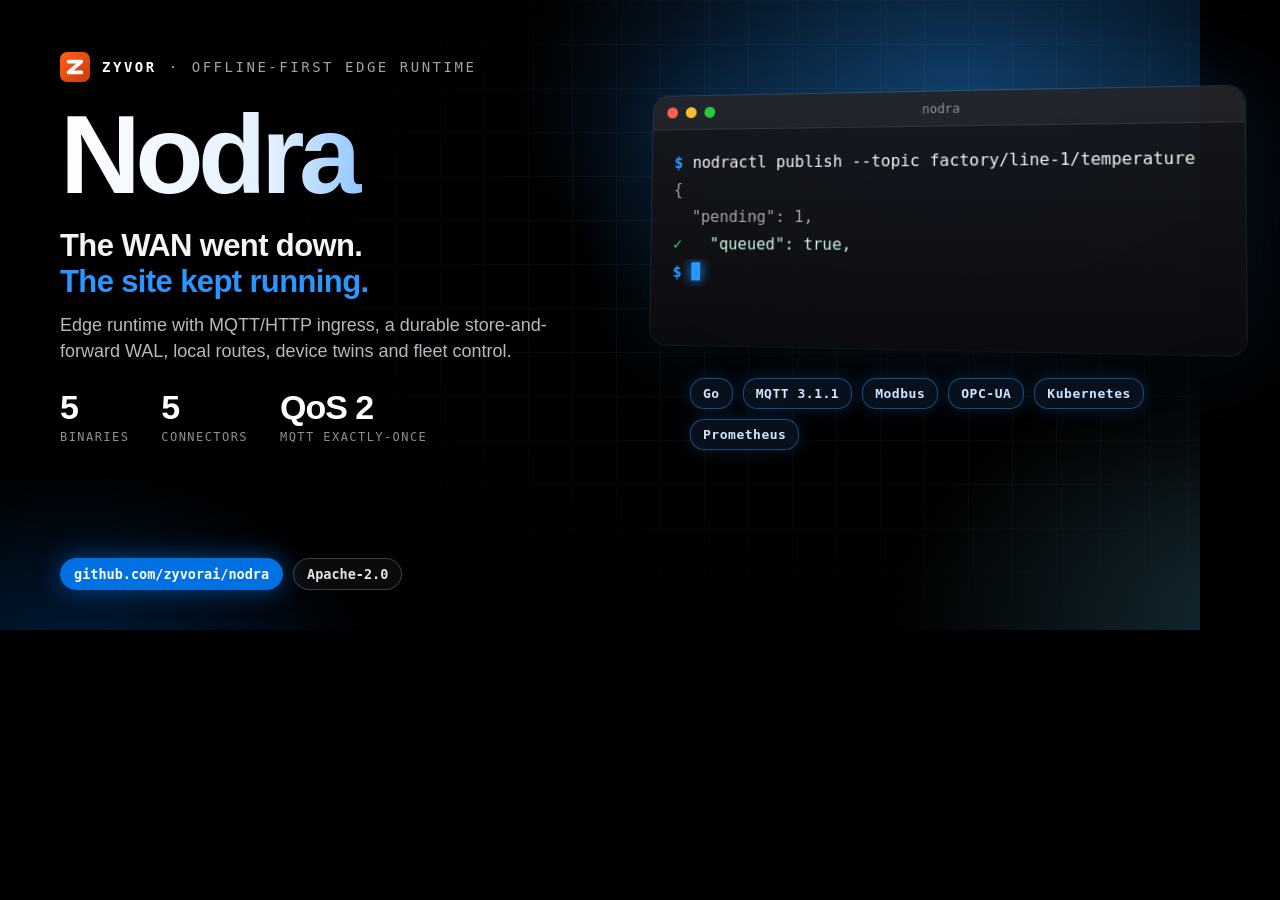
==== docs/social/nodra-hero-dark.html @ e95f80b7 "Dark Apple-blue hero card for the README and social preview docs/social/nodra-hero-dark.{html,jpg} w" ====
<!doctype html>
<html lang="en">
<head>
<meta charset="utf-8">
<title>Nodra hero card</title>
<!--
  1200x630 dark hero card: README hero and GitHub social preview.
  Build: ./docs/social/build-hero-dark.sh  ->  nodra-hero-dark.jpg (2400x1260)
-->
<style>
  :root { --blue:#0071e3; --signal:#2997ff; --cyan:#64d2ff; --green:#30d158; --amber:#ff9f0a;
    --sans:'SF Pro Display','Helvetica Neue',Helvetica,Arial,sans-serif; --mono:'SF Mono',Menlo,Consolas,monospace; }
  * { box-sizing:border-box; }
  html,body { margin:0; padding:0; }
  body { width:1200px; height:630px; overflow:hidden; color:#f5f5f7; font-family:var(--sans); position:relative; background:#000; }
  .aurora { position:absolute; inset:0;
    background:radial-gradient(720px 460px at 80% 16%, rgba(41,151,255,.40), transparent 62%),
               radial-gradient(600px 420px at 104% 98%, rgba(100,210,255,.20), transparent 60%),
               radial-gradient(520px 380px at 6% 110%, rgba(0,113,227,.28), transparent 60%); }
  .grid { position:absolute; inset:0; opacity:.09;
    background-image:linear-gradient(rgba(120,180,255,.9) 1px,transparent 1px),linear-gradient(90deg,rgba(120,180,255,.9) 1px,transparent 1px);
    background-size:44px 44px; -webkit-mask-image:radial-gradient(900px 520px at 72% 42%, #000 18%, transparent 75%); }
  .left { position:absolute; left:60px; top:52px; width:560px; z-index:3; }
  .brand { display:flex; align-items:center; gap:12px; font-family:var(--mono); font-size:14px; letter-spacing:.18em; text-transform:uppercase; color:#a1a1a6; }
  .brand b { color:#fff; }
  .word { margin:20px 0 0; font-size:112px; line-height:.95; font-weight:800; letter-spacing:-.05em; white-space:nowrap;
    background:linear-gradient(92deg,#fff 0%,#e3f0ff 38%,var(--signal) 74%,var(--cyan) 100%); -webkit-background-clip:text; background-clip:text; color:transparent; padding-bottom:6px; }
  .tag { margin:14px 0 0; font-size:31px; line-height:1.15; font-weight:700; letter-spacing:-.02em; }
  .tag em { font-style:normal; color:var(--signal); }
  .lede { margin:12px 0 0; font-size:18px; line-height:1.45; color:#b8b8bf; width:520px; }
  .stats { margin-top:24px; display:flex; gap:32px; }
  .stat b { display:block; font-size:34px; font-weight:800; letter-spacing:-.03em; color:#fff; }
  .stat span { font-family:var(--mono); font-size:12px; letter-spacing:.12em; text-transform:uppercase; color:#8e8e93; }
  .pill { position:absolute; left:60px; bottom:40px; display:flex; gap:10px; z-index:3; }
  .pill span { font-family:var(--mono); font-size:13.5px; font-weight:700; padding:7px 13px; border-radius:18px; border:1.5px solid rgba(255,255,255,.2); color:#e5e5ea; background:rgba(255,255,255,.04); }
  .pill span.b { background:var(--blue); border-color:var(--blue); color:#fff; box-shadow:0 0 24px rgba(0,113,227,.55); }

  .right { position:absolute; left:652px; top:96px; width:560px; z-index:2; }
  .win { position:relative; width:560px; border-radius:16px; overflow:hidden; z-index:2;
    background:linear-gradient(180deg, rgba(22,24,30,.94), rgba(10,11,14,.96));
    box-shadow:0 50px 100px rgba(0,0,0,.75), 0 0 0 1px rgba(255,255,255,.14), 0 0 90px rgba(41,151,255,.22);
    transform:perspective(1600px) rotateY(-14deg) rotateX(4deg); transform-origin:left center; }
  .bar { height:34px; display:flex; align-items:center; gap:8px; padding:0 14px; background:rgba(255,255,255,.05); border-bottom:1px solid rgba(255,255,255,.07); }
  .bar i { width:11px; height:11px; border-radius:50%; background:#ff5f57; } .bar i:nth-child(2){background:#febc2e} .bar i:nth-child(3){background:#28c840}
  .bar em { margin-left:auto; margin-right:auto; font-style:normal; font-family:var(--mono); font-size:12px; color:#8e8e93; transform:translateX(-24px); }
  .term { min-height:214px; padding:20px 22px 24px; font-family:var(--mono); font-size:15.5px; line-height:1.75; }
  .l { white-space:pre; overflow:hidden; text-overflow:ellipsis; color:#f5f5f7; }
  .l .p { color:var(--signal); font-weight:700; }
  .l.out { color:#a1a1a6; }
  .l.cm { color:#6e6e73; }
  .l.ok { color:#d1f7dc; } .l.ok span { color:var(--green); font-weight:700; }
  .l.warn { color:#ffe1b0; } .l.warn span { color:var(--amber); font-weight:700; }
  .cur { display:inline-block; width:9px; height:18px; background:var(--signal); vertical-align:-3px; box-shadow:0 0 12px var(--signal); }
  .chips { margin:34px 0 0 38px; width:480px; display:flex; flex-wrap:wrap; gap:10px; position:relative; z-index:3; }
  .chips span { font-family:var(--mono); font-size:13px; font-weight:700; letter-spacing:.04em; padding:7px 12px; border-radius:14px;
    color:#cfe6ff; background:rgba(10,20,35,.82); border:1px solid rgba(41,151,255,.45); box-shadow:0 0 18px rgba(41,151,255,.18); }
</style>
</head>
<body>
<div class="aurora"></div>
<div class="grid"></div>
<div class="left">
  <div class="brand"><svg viewBox="0 0 64 64" width="30" height="30" aria-hidden="true"><defs><linearGradient id="zb" x1="8" y1="8" x2="56" y2="56" gradientUnits="userSpaceOnUse"><stop offset="0" stop-color="#ff5a15"/><stop offset="1" stop-color="#cc420a"/></linearGradient></defs><rect width="64" height="64" rx="15" fill="url(#zb)"/><path d="M18.5,20.5 45.5,20.5 18.5,43.5 45.5,43.5" fill="none" stroke="#fff" stroke-width="8.3" stroke-linecap="round" stroke-linejoin="round"/></svg><b>Zyvor</b><span>&middot;</span><span>Offline-first edge runtime</span></div>
  <div class="word">Nodra</div>
  <div class="tag">The WAN went down.<br><em>The site kept running.</em></div>
  <div class="lede">Edge runtime with MQTT/HTTP ingress, a durable store-and-forward WAL, local routes, device twins and fleet control.</div>
  <div class="stats"><div class="stat"><b>5</b><span>binaries</span></div><div class="stat"><b>5</b><span>connectors</span></div><div class="stat"><b>QoS 2</b><span>MQTT exactly-once</span></div></div>
</div>
<div class="pill"><span class="b">github.com/zyvorai/nodra</span><span>Apache-2.0</span></div>
<div class="right"><div class="win"><div class="bar"><i></i><i></i><i></i><em>nodra</em></div>
<div class="term"><div class="l"><span class="p">$</span> nodractl publish --topic factory/line-1/temperature</div><div class="l out">{</div><div class="l out">  &quot;pending&quot;: 1,</div><div class="l ok"><span>&#10003;</span>   &quot;queued&quot;: true,</div><div class="l"><span class="p">$</span> <i class="cur"></i></div></div></div>
<div class="chips"><span>Go</span><span>MQTT 3.1.1</span><span>Modbus</span><span>OPC-UA</span><span>Kubernetes</span><span>Prometheus</span></div></div>
</body>
</html>
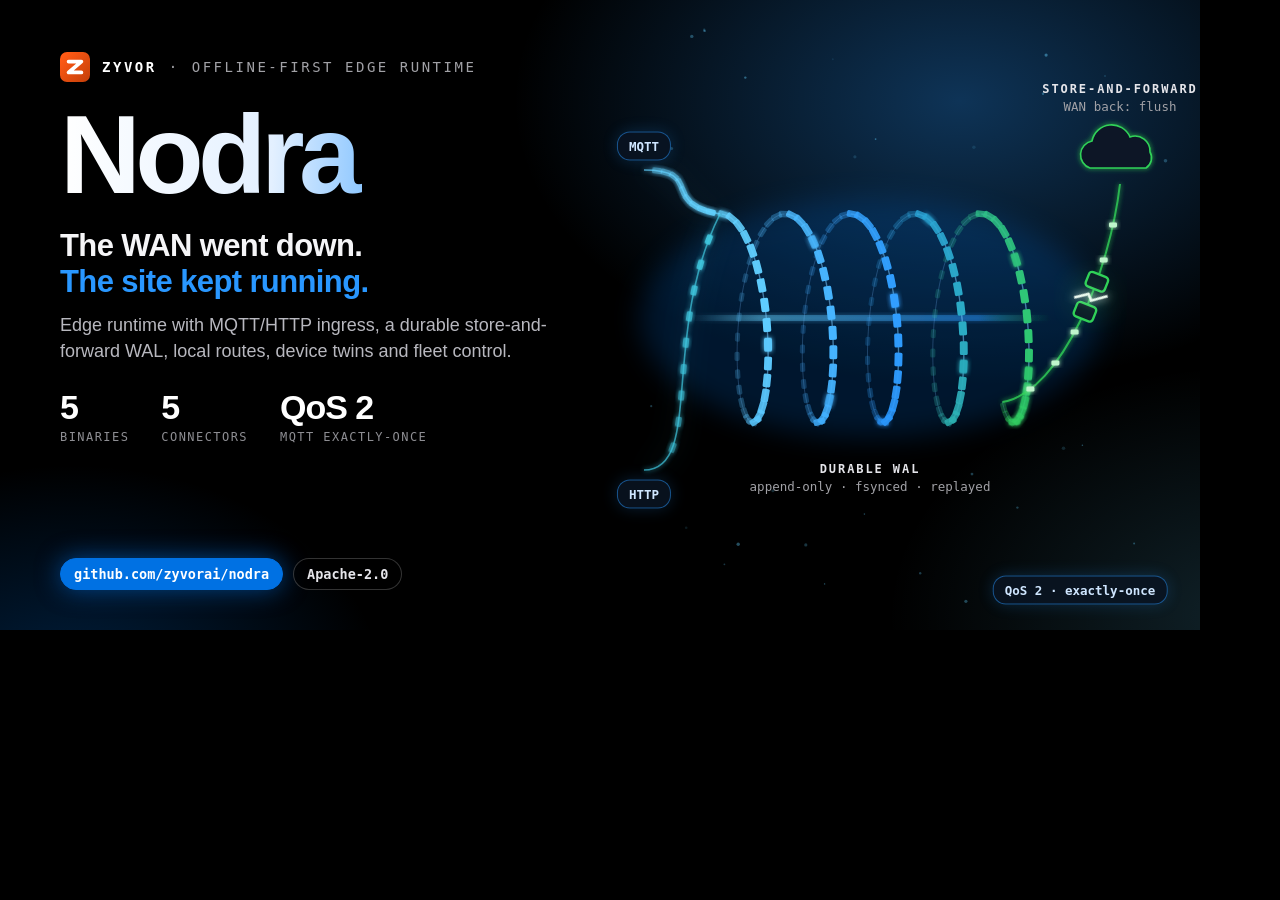
==== commit 9cdd48ae: "docs(social): unique illustrated hero card Replace the shared terminal-window art with a motif drawn" ====
--- a/docs/social/nodra-hero-dark.html
+++ b/docs/social/nodra-hero-dark.html
@@ -8,58 +8,47 @@
   Build: ./docs/social/build-hero-dark.sh  ->  nodra-hero-dark.jpg (2400x1260)
 -->
 <style>
-  :root { --blue:#0071e3; --signal:#2997ff; --cyan:#64d2ff; --green:#30d158; --amber:#ff9f0a;
+  :root { --blue:#0071e3; --signal:#2997ff; --cyan:#64d2ff; --green:#30d158; --amber:#ff9f0a; --red:#ff453a; --violet:#bf5af2;
     --sans:'SF Pro Display','Helvetica Neue',Helvetica,Arial,sans-serif; --mono:'SF Mono',Menlo,Consolas,monospace; }
   * { box-sizing:border-box; }
   html,body { margin:0; padding:0; }
   body { width:1200px; height:630px; overflow:hidden; color:#f5f5f7; font-family:var(--sans); position:relative; background:#000; }
   .aurora { position:absolute; inset:0;
-    background:radial-gradient(720px 460px at 80% 16%, rgba(41,151,255,.40), transparent 62%),
-               radial-gradient(600px 420px at 104% 98%, rgba(100,210,255,.20), transparent 60%),
+    background:radial-gradient(720px 460px at 80% 16%, rgba(41,151,255,.34), transparent 62%),
+               radial-gradient(600px 420px at 104% 98%, rgba(100,210,255,.16), transparent 60%),
                radial-gradient(520px 380px at 6% 110%, rgba(0,113,227,.28), transparent 60%); }
-  .grid { position:absolute; inset:0; opacity:.09;
-    background-image:linear-gradient(rgba(120,180,255,.9) 1px,transparent 1px),linear-gradient(90deg,rgba(120,180,255,.9) 1px,transparent 1px);
-    background-size:44px 44px; -webkit-mask-image:radial-gradient(900px 520px at 72% 42%, #000 18%, transparent 75%); }
-  .left { position:absolute; left:60px; top:52px; width:560px; z-index:3; }
+  .copy { position:absolute; left:60px; top:52px; width:560px; z-index:3; }
   .brand { display:flex; align-items:center; gap:12px; font-family:var(--mono); font-size:14px; letter-spacing:.18em; text-transform:uppercase; color:#a1a1a6; }
   .brand b { color:#fff; }
   .word { margin:20px 0 0; font-size:112px; line-height:.95; font-weight:800; letter-spacing:-.05em; white-space:nowrap;
     background:linear-gradient(92deg,#fff 0%,#e3f0ff 38%,var(--signal) 74%,var(--cyan) 100%); -webkit-background-clip:text; background-clip:text; color:transparent; padding-bottom:6px; }
   .tag { margin:14px 0 0; font-size:31px; line-height:1.15; font-weight:700; letter-spacing:-.02em; }
   .tag em { font-style:normal; color:var(--signal); }
-  .lede { margin:12px 0 0; font-size:18px; line-height:1.45; color:#b8b8bf; width:520px; }
+  .lede { margin:12px 0 0; font-size:18px; line-height:1.45; color:#b8b8bf; width:520px; text-shadow:0 1px 12px #000; }
   .stats { margin-top:24px; display:flex; gap:32px; }
   .stat b { display:block; font-size:34px; font-weight:800; letter-spacing:-.03em; color:#fff; }
   .stat span { font-family:var(--mono); font-size:12px; letter-spacing:.12em; text-transform:uppercase; color:#8e8e93; }
   .pill { position:absolute; left:60px; bottom:40px; display:flex; gap:10px; z-index:3; }
-  .pill span { font-family:var(--mono); font-size:13.5px; font-weight:700; padding:7px 13px; border-radius:18px; border:1.5px solid rgba(255,255,255,.2); color:#e5e5ea; background:rgba(255,255,255,.04); }
+  .pill span { font-family:var(--mono); font-size:13.5px; font-weight:700; padding:7px 13px; border-radius:18px; border:1.5px solid rgba(255,255,255,.2); color:#e5e5ea; background:rgba(0,0,0,.6); }
   .pill span.b { background:var(--blue); border-color:var(--blue); color:#fff; box-shadow:0 0 24px rgba(0,113,227,.55); }
-
-  .right { position:absolute; left:652px; top:96px; width:560px; z-index:2; }
-  .win { position:relative; width:560px; border-radius:16px; overflow:hidden; z-index:2;
-    background:linear-gradient(180deg, rgba(22,24,30,.94), rgba(10,11,14,.96));
-    box-shadow:0 50px 100px rgba(0,0,0,.75), 0 0 0 1px rgba(255,255,255,.14), 0 0 90px rgba(41,151,255,.22);
-    transform:perspective(1600px) rotateY(-14deg) rotateX(4deg); transform-origin:left center; }
-  .bar { height:34px; display:flex; align-items:center; gap:8px; padding:0 14px; background:rgba(255,255,255,.05); border-bottom:1px solid rgba(255,255,255,.07); }
-  .bar i { width:11px; height:11px; border-radius:50%; background:#ff5f57; } .bar i:nth-child(2){background:#febc2e} .bar i:nth-child(3){background:#28c840}
-  .bar em { margin-left:auto; margin-right:auto; font-style:normal; font-family:var(--mono); font-size:12px; color:#8e8e93; transform:translateX(-24px); }
-  .term { min-height:214px; padding:20px 22px 24px; font-family:var(--mono); font-size:15.5px; line-height:1.75; }
-  .l { white-space:pre; overflow:hidden; text-overflow:ellipsis; color:#f5f5f7; }
-  .l .p { color:var(--signal); font-weight:700; }
-  .l.out { color:#a1a1a6; }
-  .l.cm { color:#6e6e73; }
-  .l.ok { color:#d1f7dc; } .l.ok span { color:var(--green); font-weight:700; }
-  .l.warn { color:#ffe1b0; } .l.warn span { color:var(--amber); font-weight:700; }
-  .cur { display:inline-block; width:9px; height:18px; background:var(--signal); vertical-align:-3px; box-shadow:0 0 12px var(--signal); }
-  .chips { margin:34px 0 0 38px; width:480px; display:flex; flex-wrap:wrap; gap:10px; position:relative; z-index:3; }
-  .chips span { font-family:var(--mono); font-size:13px; font-weight:700; letter-spacing:.04em; padding:7px 12px; border-radius:14px;
-    color:#cfe6ff; background:rgba(10,20,35,.82); border:1px solid rgba(41,151,255,.45); box-shadow:0 0 18px rgba(41,151,255,.18); }
+  .art { position:absolute; left:520px; top:0; width:680px; height:630px; z-index:2; }
+  .art svg { display:block; }
+  #labels { position:absolute; inset:0; z-index:4; pointer-events:none; }
+  .lbl { position:absolute; font-family:var(--mono); font-size:12.5px; color:#a1a1a6; text-align:center; transform:translate(-50%,-50%); white-space:nowrap; }
+  .lbl b { display:block; font-size:12px; letter-spacing:.16em; text-transform:uppercase; color:#e5e5ea; }
+  .lbl span { display:block; margin-top:3px; }
+  .lbl.box { padding:7px 12px; border-radius:12px; background:rgba(8,10,14,.85); border:1px solid rgba(255,255,255,.14); }
+  .lbl.chip { padding:6px 11px; border-radius:13px; font-size:12.5px; font-weight:700; color:#cfe6ff; background:rgba(10,20,35,.85); border:1px solid rgba(41,151,255,.5); box-shadow:0 0 16px rgba(41,151,255,.2); }
+  .lbl.left { transform:translate(0,-50%); text-align:left; }
+  .lbl.right { transform:translate(-100%,-50%); text-align:right; }
+  .ok { color:var(--green) !important; } .warn { color:var(--amber) !important; } .bad { color:var(--red) !important; } .sig { color:var(--signal) !important; } .cy { color:var(--cyan) !important; } .vi { color:var(--violet) !important; }
 </style>
 </head>
 <body>
 <div class="aurora"></div>
-<div class="grid"></div>
-<div class="left">
+<div class="art"><svg id="art" width="680" height="630" viewBox="0 0 680 630" xmlns="http://www.w3.org/2000/svg"></svg></div>
+<div id="labels"></div>
+<div class="copy">
   <div class="brand"><svg viewBox="0 0 64 64" width="30" height="30" aria-hidden="true"><defs><linearGradient id="zb" x1="8" y1="8" x2="56" y2="56" gradientUnits="userSpaceOnUse"><stop offset="0" stop-color="#ff5a15"/><stop offset="1" stop-color="#cc420a"/></linearGradient></defs><rect width="64" height="64" rx="15" fill="url(#zb)"/><path d="M18.5,20.5 45.5,20.5 18.5,43.5 45.5,43.5" fill="none" stroke="#fff" stroke-width="8.3" stroke-linecap="round" stroke-linejoin="round"/></svg><b>Zyvor</b><span>&middot;</span><span>Offline-first edge runtime</span></div>
   <div class="word">Nodra</div>
   <div class="tag">The WAN went down.<br><em>The site kept running.</em></div>
@@ -67,8 +56,114 @@
   <div class="stats"><div class="stat"><b>5</b><span>binaries</span></div><div class="stat"><b>5</b><span>connectors</span></div><div class="stat"><b>QoS 2</b><span>MQTT exactly-once</span></div></div>
 </div>
 <div class="pill"><span class="b">github.com/zyvorai/nodra</span><span>Apache-2.0</span></div>
-<div class="right"><div class="win"><div class="bar"><i></i><i></i><i></i><em>nodra</em></div>
-<div class="term"><div class="l"><span class="p">$</span> nodractl publish --topic factory/line-1/temperature</div><div class="l out">{</div><div class="l out">  &quot;pending&quot;: 1,</div><div class="l ok"><span>&#10003;</span>   &quot;queued&quot;: true,</div><div class="l"><span class="p">$</span> <i class="cur"></i></div></div></div>
-<div class="chips"><span>Go</span><span>MQTT 3.1.1</span><span>Modbus</span><span>OPC-UA</span><span>Kubernetes</span><span>Prometheus</span></div></div>
+<script>
+var Z = (function () {
+  var NS = 'http://www.w3.org/2000/svg', svg = document.getElementById('art'), labels = document.getElementById('labels');
+  var seed = 20261004;
+  function rnd() { seed = (seed * 1103515245 + 12345) % 2147483648; return seed / 2147483648; }
+  function el(tag, a, parent) { var n = document.createElementNS(NS, tag); for (var k in a) n.setAttribute(k, a[k]); (parent || svg).appendChild(n); return n; }
+  function g(attrs) { return el('g', attrs || {}); }
+  function label(x, y, inner, cls, style) { var d = document.createElement('div'); d.className = 'lbl ' + (cls || ''); d.style.left = (520 + x) + 'px'; d.style.top = y + 'px'; if (style) d.setAttribute('style', d.getAttribute('style') + ';' + style); d.innerHTML = inner; labels.appendChild(d); return d; }
+  return { NS: NS, svg: svg, W: 680, H: 630, rnd: rnd, el: el, g: g, label: label,
+    reseed: function (s) { seed = s; },
+    c: { blue: '#0071e3', signal: '#2997ff', cyan: '#64d2ff', green: '#30d158', amber: '#ff9f0a', red: '#ff453a', violet: '#bf5af2', teal: '#40c8e0', indigo: '#5e5ce6', pink: '#ff375f', white: '#f5f5f7', grey: '#8e8e93' } };
+})();
+(function () {
+// Nodra: the write-ahead log as a glowing coil of records. MQTT and HTTP feed the near end; when the WAN link
+// returns, store-and-forward flushes the far end out to the cloud.
+var C = Z.c, PI = Math.PI, mono = 'ui-monospace, SFMono-Regular, Menlo, monospace';
+var ax0 = 200, ax1 = 500, ay = 318, R = 104, tilt = 30, turns = 4.6;
+var defs = Z.el('defs', {});
+defs.innerHTML = '<filter id="nd-gl" x="-50%" y="-50%" width="200%" height="200%"><feGaussianBlur stdDeviation="2.6" result="b"/><feMerge><feMergeNode in="b"/><feMergeNode in="SourceGraphic"/></feMerge></filter>' +
+  '<filter id="nd-sf" x="-50%" y="-50%" width="200%" height="200%"><feGaussianBlur stdDeviation="14"/></filter>' +
+  '<linearGradient id="nd-core" x1="0" y1="0" x2="1" y2="0"><stop offset="0" stop-color="#64d2ff" stop-opacity=".0"/><stop offset=".2" stop-color="#64d2ff" stop-opacity=".35"/><stop offset=".8" stop-color="#2997ff" stop-opacity=".35"/><stop offset="1" stop-color="#30d158" stop-opacity=".0"/></linearGradient>';
+function f(v) { return v.toFixed(1); }
+function txt(x, y, s, fill, size, anchor) {
+  var t = Z.el('text', { x: f(x), y: f(y), fill: fill, 'font-family': mono, 'font-size': size, 'text-anchor': anchor || 'middle', 'letter-spacing': '.06em' });
+  t.textContent = s; return t;
+}
+function lerp(a, b, t) { return a + (b - a) * t; }
+function mix(c0, c1, t) {
+  var a = [parseInt(c0.substr(1, 2), 16), parseInt(c0.substr(3, 2), 16), parseInt(c0.substr(5, 2), 16)];
+  var b = [parseInt(c1.substr(1, 2), 16), parseInt(c1.substr(3, 2), 16), parseInt(c1.substr(5, 2), 16)];
+  return 'rgb(' + a.map(function (v, i) { return Math.round(lerp(v, b[i], t)); }).join(',') + ')';
+}
+// helix point for u in [0,1]
+function H(u) {
+  var th = u * turns * 2 * PI;
+  return { x: lerp(ax0, ax1, u) + tilt * Math.sin(th), y: ay - R * Math.cos(th), z: Math.sin(th), th: th };
+}
+
+// soft core glow along the axis
+Z.el('ellipse', { cx: (ax0 + ax1) / 2, cy: ay, rx: 230, ry: 120, fill: '#0071e3', opacity: .2, filter: 'url(#nd-sf)' });
+Z.el('rect', { x: ax0 - 30, y: ay - 3, width: ax1 - ax0 + 60, height: 6, rx: 3, fill: 'url(#nd-core)', filter: 'url(#nd-gl)' });
+
+// records along the helix: draw back half first, then front half
+var NR = 150, recs = [];
+for (var i = 0; i < NR; i++) {
+  var u = (i + 0.5) / NR, p = H(u), q = H(u + 0.002);
+  recs.push({ u: u, p: p, ang: Math.atan2(q.y - p.y, q.x - p.x) * 180 / PI });
+}
+function colourAt(u) { return u < 0.55 ? mix('#64d2ff', '#2997ff', u / 0.55) : mix('#2997ff', '#30d158', (u - 0.55) / 0.45); }
+[false, true].forEach(function (front) {
+  // continuous wire behind the tiles
+  var segs = [];
+  for (var i = 0; i <= 600; i++) { var p = H(i / 600); if ((p.z > 0) === front) segs.push((segs.length && segs._last === i - 1 ? ' L' : ' M') + f(p.x) + ',' + f(p.y)); if ((p.z > 0) === front) segs._last = i; }
+  Z.el('path', { d: segs.join(''), fill: 'none', stroke: front ? 'rgba(120,200,255,.55)' : 'rgba(120,185,255,.26)', 'stroke-width': front ? 1.4 : 1 });
+  recs.forEach(function (r, k) {
+    if ((r.p.z > 0) !== front) return;
+    var depth = (r.p.z + 1) / 2, col = colourAt(r.u);
+    var w = 9 + depth * 5, h = 5 + depth * 3;
+    var flushed = r.u > 0.94;
+    Z.el('rect', { x: f(-w / 2), y: f(-h / 2), width: f(w), height: f(h), rx: 1.6,
+      fill: col, opacity: (front ? 0.55 + depth * 0.45 : 0.22 + depth * 0.3).toFixed(2),
+      transform: 'translate(' + f(r.p.x) + ',' + f(r.p.y) + ') rotate(' + f(r.ang) + ')',
+      filter: front && (k % 9 === 0 || flushed) ? 'url(#nd-gl)' : null });
+  });
+});
+
+// ingress: MQTT and HTTP streams curling into the near end of the coil
+var start = H(0);
+[{ y: 170, n: 'MQTT', c: C.cyan }, { y: 470, n: 'HTTP', c: C.teal }].forEach(function (s, k) {
+  var sx = 124, d = 'M' + sx + ',' + s.y + ' C' + (sx + 60) + ',' + s.y + ' ' + f(start.x - 60) + ',' + f(start.y + (k ? 120 : -10)) + ' ' + f(start.x) + ',' + f(start.y);
+  Z.el('path', { d: d, fill: 'none', stroke: s.c, 'stroke-width': 6, opacity: .12, filter: 'url(#nd-sf)' });
+  Z.el('path', { d: d, fill: 'none', stroke: s.c, 'stroke-width': 1.6, opacity: .75, filter: 'url(#nd-gl)' });
+  var el = Z.el('path', { d: d, fill: 'none', stroke: 'none' }), L = el.getTotalLength();
+  for (var i = 0; i < 9; i++) {
+    var q = el.getPointAtLength(L * (0.14 + i * 0.095)), q2 = el.getPointAtLength(L * (0.14 + i * 0.095) + 1);
+    Z.el('rect', { x: -5, y: -3, width: 10, height: 6, rx: 1.6, fill: s.c, opacity: (0.55 + i * 0.05).toFixed(2), filter: 'url(#nd-gl)', transform: 'translate(' + f(q.x) + ',' + f(q.y) + ') rotate(' + f(Math.atan2(q2.y - q.y, q2.x - q.x) * 180 / PI) + ')' });
+  }
+  Z.label(sx, s.y + (k ? 24 : -24), s.n, 'chip');
+});
+
+// egress: flush from the far end over a restored WAN link to the cloud
+var end = H(1), cxp = 600, cyp = 150;
+var ed = 'M' + f(end.x) + ',' + f(end.y) + ' C' + f(end.x + 60) + ',' + f(end.y - 10) + ' ' + f(cxp - 10) + ',' + f(cyp + 120) + ' ' + f(cxp) + ',' + f(cyp + 34);
+var eel = Z.el('path', { d: ed, fill: 'none', stroke: 'none' }), EL = eel.getTotalLength();
+Z.el('path', { d: ed, fill: 'none', stroke: C.green, 'stroke-width': 2, opacity: .85, filter: 'url(#nd-gl)' });
+// the healed break in the link
+var bk = eel.getPointAtLength(EL * 0.55);
+var bk2 = eel.getPointAtLength(EL * 0.55 + 1), ba = Math.atan2(bk2.y - bk.y, bk2.x - bk.x) * 180 / PI;
+var bg = Z.g({ transform: 'translate(' + f(bk.x) + ',' + f(bk.y) + ') rotate(' + f(ba) + ') scale(1.7)' });
+Z.el('rect', { x: -14, y: -6, width: 9, height: 12, rx: 2, fill: '#0b1626', stroke: C.green, 'stroke-width': 1.4 }, bg);
+Z.el('rect', { x: 5, y: -6, width: 9, height: 12, rx: 2, fill: '#0b1626', stroke: C.green, 'stroke-width': 1.4 }, bg);
+Z.el('path', { d: 'M-4,-9 L1,-2 L-2,1 L4,9', fill: 'none', stroke: '#fff', 'stroke-width': 1.6, filter: 'url(#nd-gl)' }, bg);
+Z.el('circle', { cx: f(bk.x), cy: f(bk.y), r: 18, fill: C.green, opacity: .18, filter: 'url(#nd-sf)' });
+for (var i = 0; i < 5; i++) {
+  var q = eel.getPointAtLength(EL * [0.12, 0.26, 0.4, 0.7, 0.84][i]);
+  Z.el('rect', { x: f(q.x - 4), y: f(q.y - 2.5), width: 8, height: 5, rx: 1.4, fill: '#bff5cc', filter: 'url(#nd-gl)' });
+}
+// cloud glyph
+var cg = Z.g({ transform: 'translate(' + cxp + ',' + cyp + ')' });
+Z.el('path', { d: 'M-30,18 a14,14 0 0 1 2,-27 a20,20 0 0 1 38,-4 a15,15 0 0 1 20,15 a12,12 0 0 1 -4,16 z', fill: '#0b1626', stroke: C.green, 'stroke-width': 1.6, filter: 'url(#nd-gl)' }, cg);
+Z.label(cxp, cyp - 52, '<b>store-and-forward</b><span>WAN back: flush</span>');
+
+// WAL hub label under the coil
+Z.label((ax0 + ax1) / 2, ay + R + 56, '<b>durable WAL</b><span>append-only &middot; fsynced &middot; replayed</span>');
+Z.label(560, 590, 'QoS 2 &middot; exactly-once', 'chip');
+
+for (var i = 0; i < 40; i++) { var x = 130 + Z.rnd() * 520, y = 24 + Z.rnd() * 580; if (Math.abs(y - ay) < R + 30 && x > ax0 - 40 && x < ax1 + 40) continue; Z.el('circle', { cx: f(x), cy: f(y), r: (0.7 + Z.rnd() * 1.2).toFixed(1), fill: C.cyan, opacity: (0.1 + Z.rnd() * 0.35).toFixed(2) }); }
+})();
+</script>
 </body>
 </html>
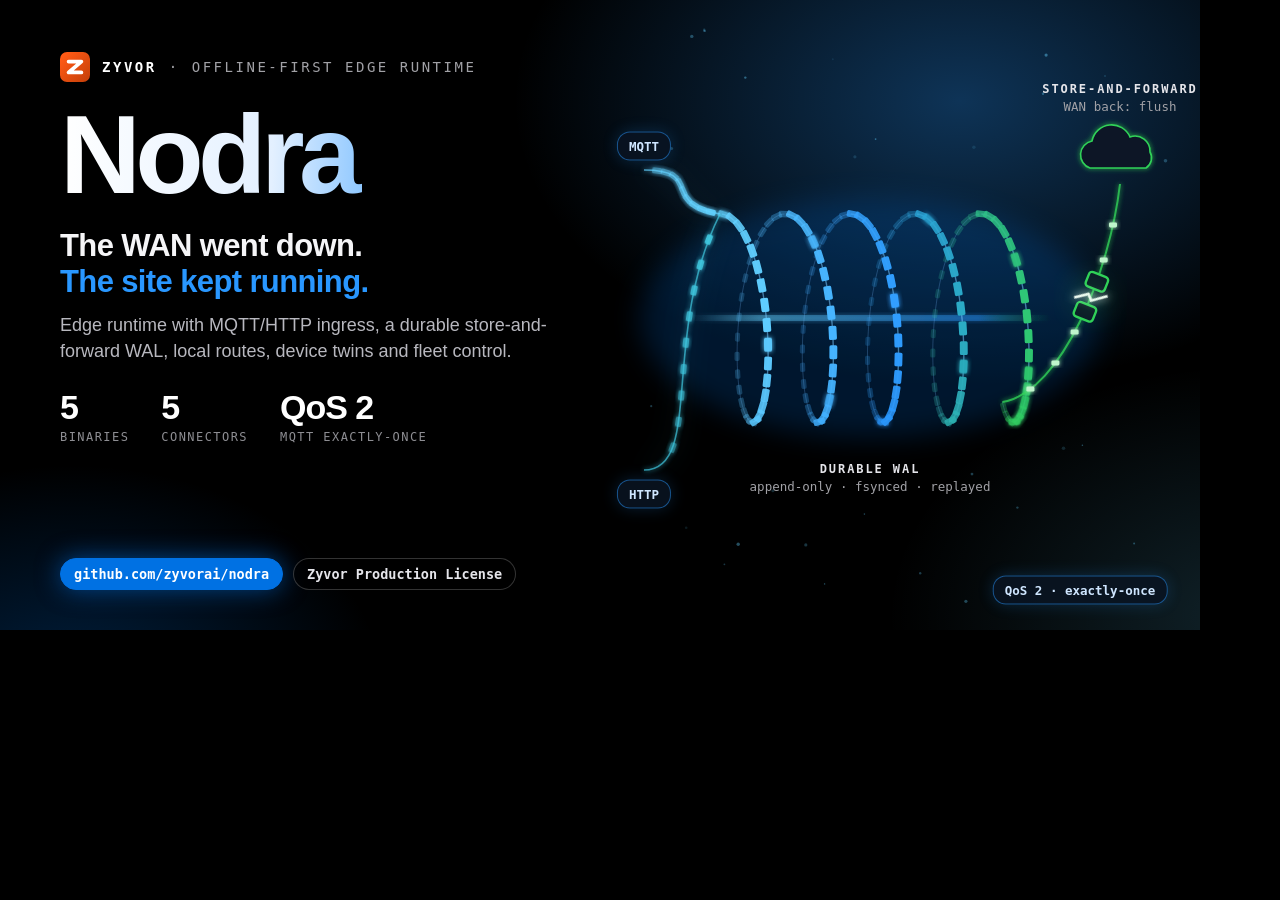
==== commit d3033fab: "docs: describe Zyvor Production License v1.0 in prose Co-Authored-By: Claude Sonnet 5.5 <noreply@ant" ====
--- a/docs/social/nodra-hero-dark.html
+++ b/docs/social/nodra-hero-dark.html
@@ -55,7 +55,7 @@
   <div class="lede">Edge runtime with MQTT/HTTP ingress, a durable store-and-forward WAL, local routes, device twins and fleet control.</div>
   <div class="stats"><div class="stat"><b>5</b><span>binaries</span></div><div class="stat"><b>5</b><span>connectors</span></div><div class="stat"><b>QoS 2</b><span>MQTT exactly-once</span></div></div>
 </div>
-<div class="pill"><span class="b">github.com/zyvorai/nodra</span><span>Apache-2.0</span></div>
+<div class="pill"><span class="b">github.com/zyvorai/nodra</span><span>Zyvor Production License</span></div>
 <script>
 var Z = (function () {
   var NS = 'http://www.w3.org/2000/svg', svg = document.getElementById('art'), labels = document.getElementById('labels');
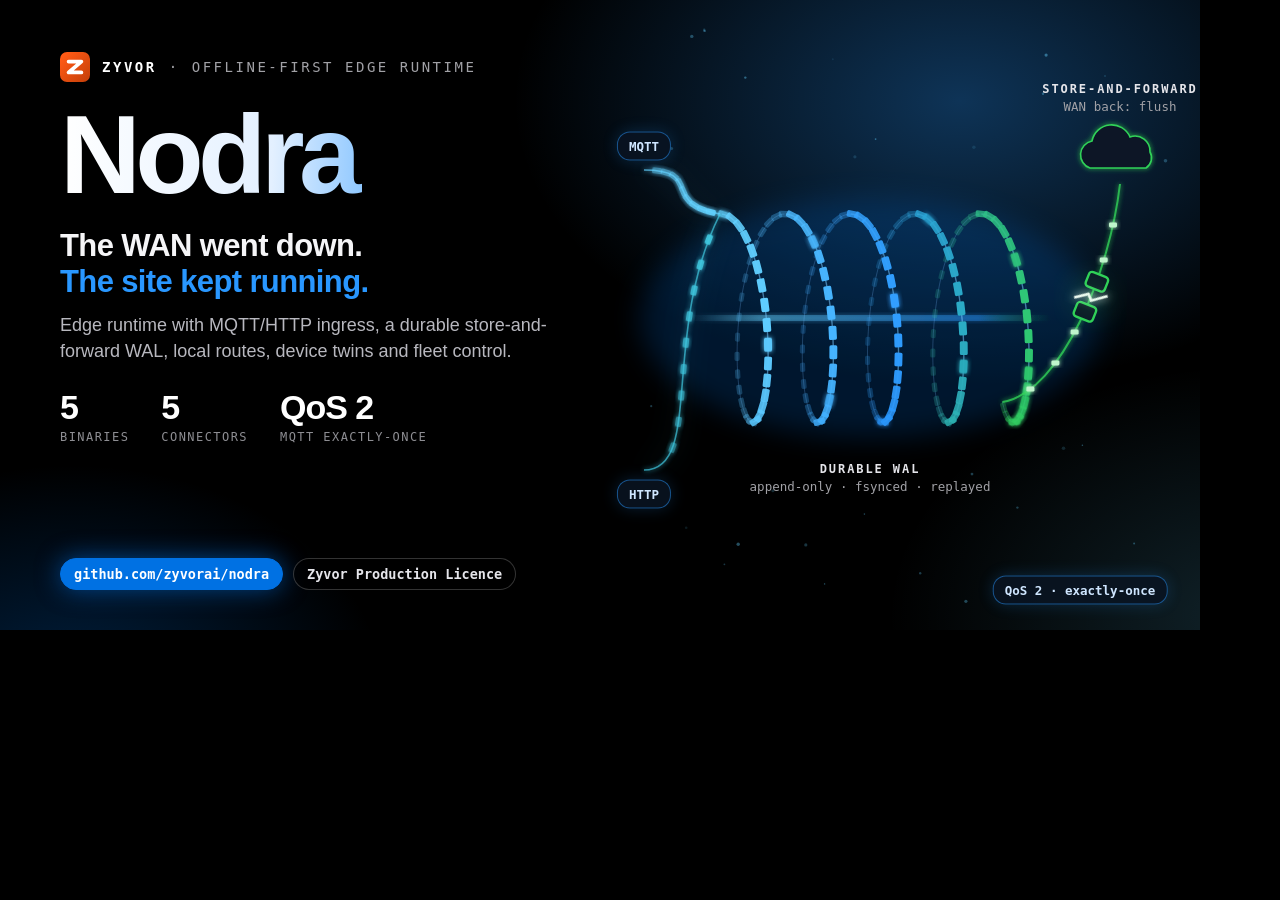
==== commit 4f6a8fa4: "Licence: Zyvor Production Licence v2.0 Replace LICENSE with Zyvor Production Licence v2.0, update na" ====
--- a/docs/social/nodra-hero-dark.html
+++ b/docs/social/nodra-hero-dark.html
@@ -55,7 +55,7 @@
   <div class="lede">Edge runtime with MQTT/HTTP ingress, a durable store-and-forward WAL, local routes, device twins and fleet control.</div>
   <div class="stats"><div class="stat"><b>5</b><span>binaries</span></div><div class="stat"><b>5</b><span>connectors</span></div><div class="stat"><b>QoS 2</b><span>MQTT exactly-once</span></div></div>
 </div>
-<div class="pill"><span class="b">github.com/zyvorai/nodra</span><span>Zyvor Production License</span></div>
+<div class="pill"><span class="b">github.com/zyvorai/nodra</span><span>Zyvor Production Licence</span></div>
 <script>
 var Z = (function () {
   var NS = 'http://www.w3.org/2000/svg', svg = document.getElementById('art'), labels = document.getElementById('labels');
